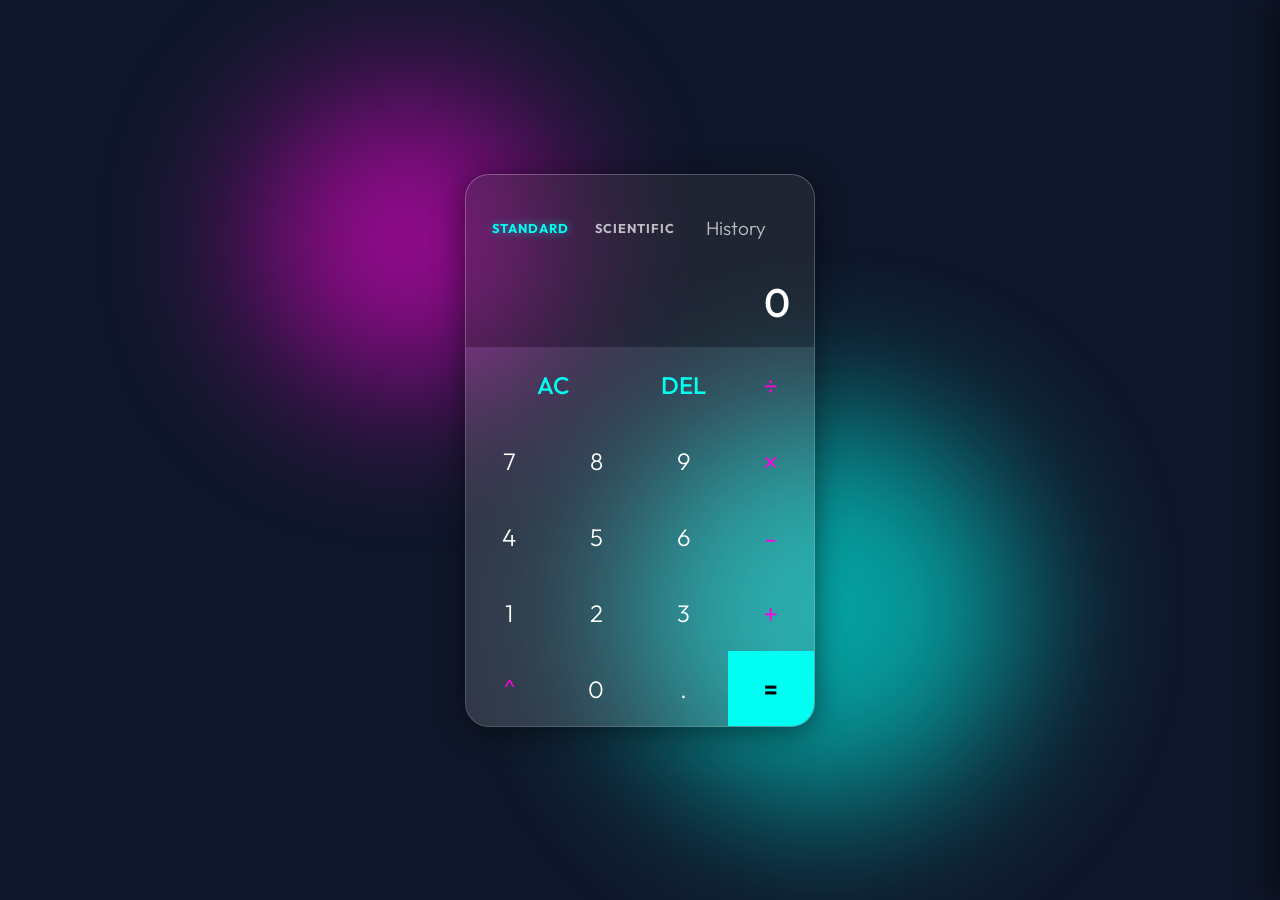
==== index.html @ 2b12f3d2 "Add files via upload" ====
<!DOCTYPE html>
<html lang="en">

<head>
    <meta charset="UTF-8">
    <meta name="viewport" content="width=device-width, initial-scale=1.0">
    <title>Premium Calculator</title>
    <link rel="preconnect" href="https://fonts.googleapis.com">
    <link rel="preconnect" href="https://fonts.gstatic.com" crossorigin>
    <link href="https://fonts.googleapis.com/css2?family=Outfit:wght@300;500;700&display=swap" rel="stylesheet">
    <link rel="stylesheet" href="styles.css">
</head>

<body>
    <div class="background-elements">
        <div class="orb orb-1"></div>
        <div class="orb orb-2"></div>
    </div>

    <div class="calculator-container">
        <div class="calculator" id="calculator">
            <!-- Header (Nav + History) -->
            <div class="calculator-header">
                <div class="nav-links">
                    <button class="nav-btn active" data-mode="standard">Standard</button>
                    <button class="nav-btn" data-mode="scientific">Scientific</button>
                </div>
                <button class="history-toggle" title="Show History">History</button>
            </div>

            <!-- Display -->
            <div class="display">
                <div class="previous-operand" data-previous-operand></div>
                <div class="current-operand" data-current-operand>0</div>
            </div>

            <!-- Keypad -->
            <div class="keypad" id="keypad">
                <!-- ROW 1 -->
                <button class="sci-btn" data-scientific>sin</button>
                <button class="sci-btn" data-scientific>cos</button>
                <button class="sci-btn" data-scientific>tan</button>
                <button class="span-2 function-btn standard-key" data-all-clear>AC</button>
                <button class="function-btn standard-key" data-delete>DEL</button>
                <button class="operator-btn standard-key" data-operation>÷</button>

                <!-- ROW 2 -->
                <button class="sci-btn" data-scientific>log</button>
                <button class="sci-btn" data-scientific>ln</button>
                <button class="sci-btn" data-scientific>asin</button>
                <button class="standard-key" data-number>7</button>
                <button class="standard-key" data-number>8</button>
                <button class="standard-key" data-number>9</button>
                <button class="operator-btn standard-key" data-operation>×</button>

                <!-- ROW 3 -->
                <button class="sci-btn" data-scientific>x²</button>
                <button class="sci-btn" data-scientific>e</button>
                <button class="sci-btn" data-scientific>abs</button>
                <button class="standard-key" data-number>4</button>
                <button class="standard-key" data-number>5</button>
                <button class="standard-key" data-number>6</button>
                <button class="operator-btn standard-key" data-operation>-</button>

                <!-- ROW 4 -->
                <button class="sci-btn" data-scientific>√</button>
                <button class="sci-btn" data-scientific>π</button>
                <button class="sci-btn" data-scientific>exp</button>
                <button class="standard-key" data-number>1</button>
                <button class="standard-key" data-number>2</button>
                <button class="standard-key" data-number>3</button>
                <button class="operator-btn standard-key" data-operation>+</button>

                <!-- ROW 5 -->
                <button class="sci-btn" data-scientific>(</button>
                <button class="sci-btn" data-scientific>)</button>
                <button class="sci-btn" data-scientific>%</button>
                <button class="operator-btn standard-key" data-operation>^</button>
                <button class="standard-key" data-number>0</button>
                <button class="standard-key" data-number>.</button>
                <button class="equals-btn standard-key" data-equals>=</button>
            </div>
        </div>
    </div>

    <!-- History Sidebar -->
    <div class="history-panel">
        <div class="history-header">
            <span class="history-title">History</span>
            <button class="close-history">&times;</button>
        </div>
        <div class="history-list">
            <!-- History items injected here -->
        </div>
        <button class="clear-history-btn">Clear History</button>
    </div>

    <script src="script.js"></script>
</body>

</html>
---- styles.css ----
:root {
    --bg-color: #0f172a;
    --glass-bg: rgba(255, 255, 255, 0.1);
    --glass-border: rgba(255, 255, 255, 0.2);
    --text-primary: #ffffff;
    --text-secondary: rgba(255, 255, 255, 0.7);
    --accent-color: #00fff2;
    --accent-glow: rgba(0, 255, 242, 0.5);
    --operator-color: #ff00de;
    --operator-glow: rgba(255, 0, 222, 0.5);
    --sci-color: #bbff00;
    --btn-hover: rgba(255, 255, 255, 0.15);
    --btn-active: rgba(255, 255, 255, 0.25);
    --history-bg: rgba(15, 23, 42, 0.95);

    --calc-width-std: 350px;
    --calc-width-sci: 700px;
    /* Wider for full scientific layout */
}

* {
    box-sizing: border-box;
    margin: 0;
    padding: 0;
    font-family: 'Outfit', sans-serif;
}

body {
    background-color: var(--bg-color);
    min-height: 100vh;
    display: flex;
    justify-content: center;
    align-items: center;
    overflow: hidden;
    color: var(--text-primary);
}

/* Background Animations */
.background-elements {
    position: absolute;
    top: 0;
    left: 0;
    width: 100%;
    height: 100%;
    z-index: -1;
    overflow: hidden;
}

.orb {
    position: absolute;
    border-radius: 50%;
    filter: blur(80px);
    opacity: 0.6;
    animation: float 10s infinite cubic-bezier(0.4, 0, 0.2, 1) alternate;
    will-change: transform;
}

.orb-1 {
    width: 300px;
    height: 300px;
    background: var(--operator-color);
    top: 10%;
    left: 20%;
    animation-delay: 0s;
}

.orb-2 {
    width: 400px;
    height: 400px;
    background: var(--accent-color);
    bottom: 10%;
    right: 20%;
    animation-delay: -5s;
}

@keyframes float {
    0% {
        transform: translate(0, 0);
    }

    100% {
        transform: translate(30px, 50px);
    }
}

/* Calculator Container */
.calculator {
    background: var(--glass-bg);
    backdrop-filter: blur(16px);
    -webkit-backdrop-filter: blur(16px);
    border: 1px solid var(--glass-border);
    border-radius: 24px;
    box-shadow: 0 4px 30px rgba(0, 0, 0, 0.5);
    width: var(--calc-width-std);
    overflow: hidden;
    animation: fadeIn 0.8s cubic-bezier(0.22, 1, 0.36, 1) forwards;
    will-change: transform, opacity, width;
    position: relative;
    z-index: 10;
    transition: width 0.5s cubic-bezier(0.4, 0, 0.2, 1);
}

.calculator.scientific {
    width: var(--calc-width-sci);
}

@keyframes fadeIn {
    from {
        opacity: 0;
        transform: translateY(40px) scale(0.95);
    }

    to {
        opacity: 1;
        transform: translateY(0) scale(1);
    }
}

/* Header Actions Container */
.calculator-header {
    width: 100%;
    display: flex;
    justify-content: space-between;
    align-items: center;
    padding: 15px 20px;
    z-index: 20;
    position: absolute;
    /* Keep absolute to overlap background but stay structured? No, let's make it relative part of flow? */
    /* If we make it part of flow, it pushes display down. But display has min-height. */
    /* Let's keep it absolute relative to calculator container but use flex for its internal layout. */
    top: 0;
    left: 0;
}

/* Navigation Links */
.nav-links {
    display: flex;
    gap: 15px;
}

.nav-btn {
    background: none;
    border: none;
    color: var(--text-secondary);
    font-size: 0.8rem;
    text-transform: uppercase;
    letter-spacing: 1px;
    cursor: pointer;
    transition: color 0.2s;
    font-weight: 700;
    padding: 5px;
}

.nav-btn:hover,
.nav-btn.active {
    color: var(--accent-color);
    text-shadow: 0 0 10px var(--accent-glow);
}

.history-toggle {
    background: transparent;
    border: none;
    color: var(--text-secondary);
    cursor: pointer;
    font-size: 1.2rem;
    padding: 5px;
    transition: color 0.2s;
}

.history-toggle:hover {
    color: var(--accent-color);
}

/* Display Section */
.display {
    padding: 70px 24px 20px 24px;
    /* Ensure enough space for header */
    text-align: right;
    display: flex;
    flex-direction: column;
    justify-content: flex-end;
    align-items: flex-end;
    background: rgba(0, 0, 0, 0.2);
    min-height: 140px;
    word-break: break-all;
    word-wrap: break-word;
}

.previous-operand {
    color: var(--text-secondary);
    font-size: 1.2rem;
    min-height: 1.5rem;
    margin-bottom: 8px;
    transition: all 0.3s cubic-bezier(0.4, 0, 0.2, 1);
}

.current-operand {
    color: var(--text-primary);
    font-size: 2.5rem;
    font-weight: 500;
    transition: all 0.2s ease;
}

/* Keypad Grid & Transitions */
.keypad {
    display: grid;
    /* Standard: 4 columns */
    grid-template-columns: repeat(4, 1fr);
    grid-template-rows: repeat(5, 75px);
    gap: 1px;
    background: rgba(255, 255, 255, 0.05);
    transition: all 0.5s cubic-bezier(0.4, 0, 0.2, 1);
}

.calculator.scientific .keypad {
    /* Scientific: 8 columns (4 sci + 4 std) or similar layout? 
       Let's try 7 columns: 3 Sci + 4 Std */
    grid-template-columns: repeat(7, 1fr);
}

button {
    height: 75px;
    border: none;
    background: transparent;
    color: var(--text-primary);
    font-size: 1.5rem;
    font-weight: 300;
    cursor: pointer;
    transition: background 0.2s ease, color 0.2s ease, transform 0.1s;
    outline: none;
    position: relative;
    overflow: hidden;
    width: 100%;
}

/* Standard keys placement */
.standard-key {
    display: block;
}

/* Scientific keys - hidden in standard mode */
.sci-btn {
    display: none;
    /* Hidden by default */
    background: rgba(0, 0, 0, 0.1);
    color: var(--sci-color);
    font-size: 1.1rem;
}

.calculator.scientific .sci-btn {
    display: block;
    /* Shown in scientific mode */
    animation: fadeInBtn 0.5s ease backwards;
}

@keyframes fadeInBtn {
    from {
        opacity: 0;
        transform: scale(0.8);
    }

    to {
        opacity: 1;
        transform: scale(1);
    }
}

button::after {
    content: '';
    position: absolute;
    top: 50%;
    left: 50%;
    width: 0;
    height: 0;
    background: rgba(255, 255, 255, 0.1);
    border-radius: 50%;
    transform: translate(-50%, -50%);
    transition: width 0.3s ease-out, height 0.3s ease-out;
}

button:active::after {
    width: 200px;
    height: 200px;
    transition: 0s;
}

button:hover {
    background: var(--btn-hover);
}

button:active {
    background: var(--btn-active);
}

/* Spanning */
.span-2 {
    grid-column: span 2;
}

/* Colors */
.function-btn {
    color: var(--accent-color);
    font-weight: 500;
}

.operator-btn {
    color: var(--operator-color);
    font-size: 1.8rem;
}

.equals-btn {
    background: var(--accent-color);
    color: #000;
    font-weight: 700;
    transition: background 0.3s ease, box-shadow 0.3s ease;
}

.equals-btn:hover {
    background: #00e6da;
    box-shadow: 0 0 20px var(--accent-glow);
}

.pressed {
    animation: clickEffect 0.3s cubic-bezier(0.175, 0.885, 0.32, 1.275);
}

@keyframes clickEffect {
    0% {
        transform: scale(1);
    }

    40% {
        transform: scale(0.9);
    }

    100% {
        transform: scale(1);
    }
}

/* History Panel */
.history-panel {
    position: fixed;
    top: 0;
    right: 0;
    width: 300px;
    height: 100%;
    background: var(--history-bg);
    border-left: 1px solid var(--glass-border);
    backdrop-filter: blur(20px);
    z-index: 100;
    transform: translateX(100%);
    transition: transform 0.4s cubic-bezier(0.4, 0, 0.2, 1);
    display: flex;
    flex-direction: column;
    padding: 20px;
    box-shadow: -10px 0 30px rgba(0, 0, 0, 0.5);
}

/* 404 Page Styles */
.error-container {
    background: var(--glass-bg);
    backdrop-filter: blur(16px);
    -webkit-backdrop-filter: blur(16px);
    border: 1px solid var(--glass-border);
    border-radius: 24px;
    box-shadow: 0 4px 30px rgba(0, 0, 0, 0.5);
    padding: 60px 40px;
    text-align: center;
    animation: fadeIn 0.8s cubic-bezier(0.22, 1, 0.36, 1) forwards;
    will-change: transform, opacity;
    display: flex;
    flex-direction: column;
    align-items: center;
    gap: 20px;
}

.error-code {
    font-size: 8rem;
    font-weight: 700;
    color: var(--accent-color);
    text-shadow: 0 0 30px var(--accent-glow);
    margin: 0;
    line-height: 1;
}

.error-message {
    font-size: 1.5rem;
    color: var(--text-secondary);
    margin-bottom: 20px;
}

.home-btn {
    display: inline-block;
    padding: 15px 30px;
    background: var(--accent-color);
    color: #0f172a;
    text-decoration: none;
    font-weight: 700;
    border-radius: 12px;
    font-size: 1.1rem;
    transition: all 0.3s ease;
    box-shadow: 0 0 15px var(--accent-glow);
}

.home-btn:hover {
    background: #00e6da;
    transform: translateY(-2px);
    box-shadow: 0 0 25px var(--accent-glow);
}

.home-btn:active {
    transform: translateY(0);
}

.history-panel.open {
    transform: translateX(0);
}

.history-header {
    display: flex;
    justify-content: space-between;
    align-items: center;
    margin-bottom: 20px;
    border-bottom: 1px solid var(--glass-border);
    padding-bottom: 10px;
}

.history-title {
    font-size: 1.5rem;
    color: var(--accent-color);
}

.close-history {
    background: none;
    border: none;
    color: var(--text-secondary);
    font-size: 2rem;
    cursor: pointer;
}

.history-list {
    flex: 1;
    overflow-y: auto;
    display: flex;
    flex-direction: column;
    gap: 15px;
}

.history-item {
    background: rgba(255, 255, 255, 0.05);
    padding: 15px;
    border-radius: 10px;
    cursor: pointer;
    transition: background 0.2s;
}

.history-item:hover {
    background: rgba(255, 255, 255, 0.1);
}

.history-expression {
    color: var(--text-secondary);
    font-size: 0.9rem;
    margin-bottom: 5px;
}

.history-result {
    color: var(--text-primary);
    font-size: 1.2rem;
    font-weight: 500;
    text-align: right;
}

.clear-history-btn {
    margin-top: 20px;
    background: rgba(255, 0, 0, 0.2);
    color: #ffaaaa;
    font-size: 1rem;
    border-radius: 8px;
    height: 50px;
    border: none;
    cursor: pointer;
}

.clear-history-btn:hover {
    background: rgba(255, 0, 0, 0.4);
}
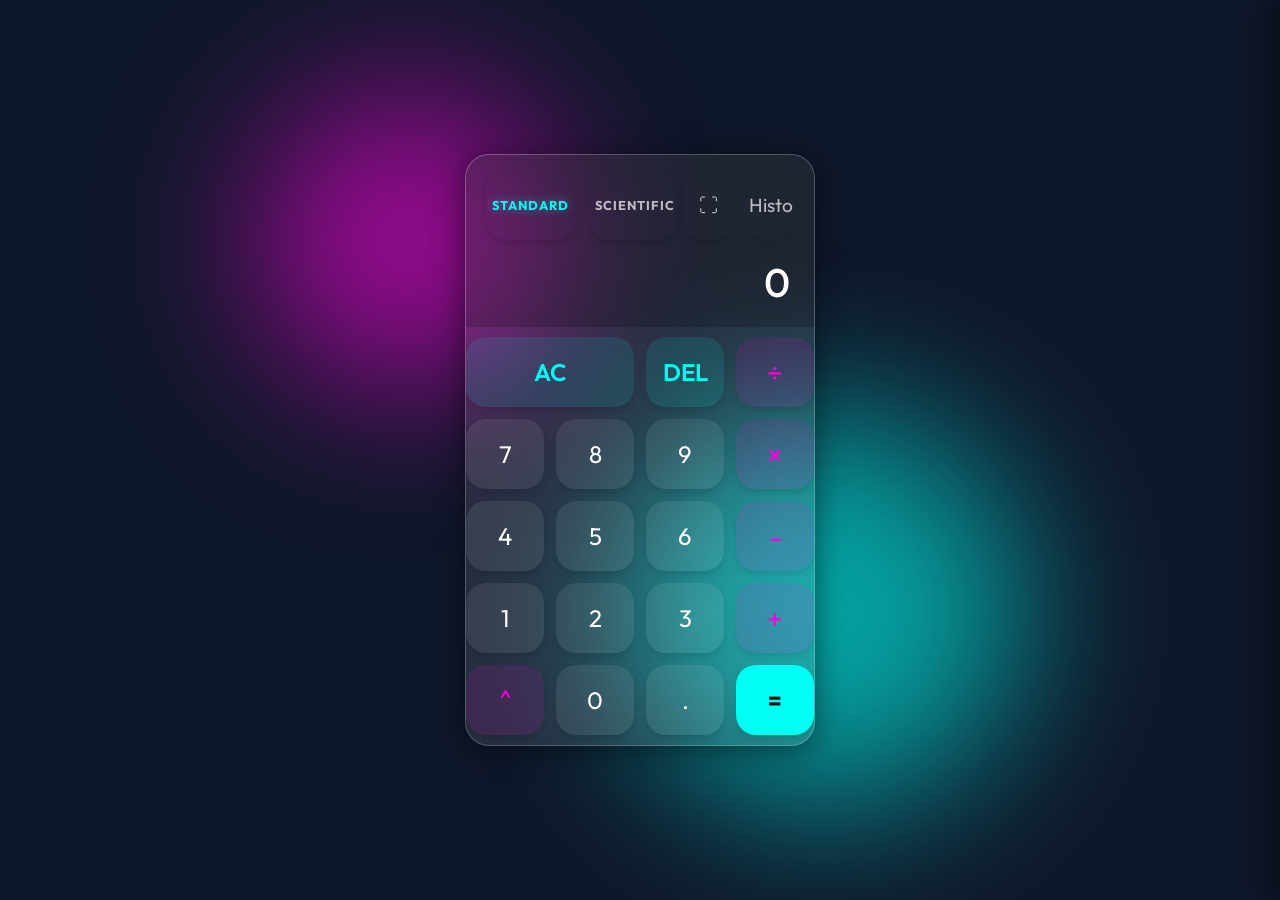
==== commit 87df3e9d: "Add files via upload" ====
--- a/index.html
+++ b/index.html
@@ -25,7 +25,10 @@
                     <button class="nav-btn active" data-mode="standard">Standard</button>
                     <button class="nav-btn" data-mode="scientific">Scientific</button>
                 </div>
-                <button class="history-toggle" title="Show History">History</button>
+                <div class="header-actions">
+                    <button class="fullscreen-toggle" title="Toggle Fullscreen">⛶</button>
+                    <button class="history-toggle" title="Show History">History</button>
+                </div>
             </div>
 
             <!-- Display -->
--- a/styles.css
+++ b/styles.css
@@ -157,7 +157,15 @@
     text-shadow: 0 0 10px var(--accent-glow);
 }
 
-.history-toggle {
+
+.header-actions {
+    display: flex;
+    gap: 10px;
+    align-items: center;
+}
+
+.history-toggle,
+.fullscreen-toggle {
     background: transparent;
     border: none;
     color: var(--text-secondary);
@@ -167,7 +175,8 @@
     transition: color 0.2s;
 }
 
-.history-toggle:hover {
+.history-toggle:hover,
+.fullscreen-toggle:hover {
     color: var(--accent-color);
 }
 
@@ -206,31 +215,46 @@
     display: grid;
     /* Standard: 4 columns */
     grid-template-columns: repeat(4, 1fr);
-    grid-template-rows: repeat(5, 75px);
-    gap: 1px;
-    background: rgba(255, 255, 255, 0.05);
+    grid-auto-rows: minmax(70px, 1fr);
+    /* Auto rows for better fit */
+    gap: 12px;
+    /* Distinct gap for tiles */
+    background: transparent;
+    /* Remove grid line background */
     transition: all 0.5s cubic-bezier(0.4, 0, 0.2, 1);
+    padding: 10px 0;
+    /* Add visual spacing */
 }
 
 .calculator.scientific .keypad {
-    /* Scientific: 8 columns (4 sci + 4 std) or similar layout? 
-       Let's try 7 columns: 3 Sci + 4 Std */
     grid-template-columns: repeat(7, 1fr);
 }
 
 button {
-    height: 75px;
+    height: 70px;
+    /* Aligned with width roughly */
     border: none;
-    background: transparent;
+    background: rgba(255, 255, 255, 0.08);
+    /* Visible tile background */
     color: var(--text-primary);
     font-size: 1.5rem;
-    font-weight: 300;
+    font-weight: 400;
     cursor: pointer;
     transition: background 0.2s ease, color 0.2s ease, transform 0.1s;
     outline: none;
     position: relative;
     overflow: hidden;
     width: 100%;
+    border-radius: 50%;
+    /* Make them round circles as requested "round tiles" implies tiles that are round? or tiles with round corners? 
+                           Let's go with 24px for "Rounded Tiles" to be safe between Square and Circle. 
+                           User said "Round tiles". If I make them 50%, the scientific ones (oblong) might look weird if not handled. 
+                           Let's use 50% for standard numbers and pill shape for text? 
+                           Actually, iOS calc uses circles. Let's try 50px border radius (Circle). */
+    border-radius: 20px;
+    /* High rounding for "Round Tile" look but safe for rectangles */
+    box-shadow: 0 4px 6px rgba(0, 0, 0, 0.1);
+    /* Subtle depth */
 }
 
 /* Standard keys placement */
@@ -295,13 +319,36 @@
 /* Spanning */
 .span-2 {
     grid-column: span 2;
-}
-
-/* Colors */
+    border-radius: 20px;
+    /* Enhance alignment */
+    /* aspect-ratio won't work perfectly for span-2, but height is fixed so it's fine */
+}
+
+/* Colors and Hover */
+button:hover {
+    background: rgba(255, 255, 255, 0.15);
+    /* Slightly brighter */
+    transform: translateY(-2px);
+}
+
+button:active {
+    background: rgba(255, 255, 255, 0.25);
+    transform: translateY(0);
+}
+
 .function-btn {
     color: var(--accent-color);
-    font-weight: 500;
-}
+    font-weight: 600;
+    background: rgba(0, 255, 242, 0.1);
+    /* Tinted background */
+}
+
+.operator-btn {
+    color: var(--operator-color);
+    font-size: 1.8rem;
+    background: rgba(255, 0, 222, 0.1);
+}
+
 
 .operator-btn {
     color: var(--operator-color);
@@ -485,4 +532,63 @@
 
 .clear-history-btn:hover {
     background: rgba(255, 0, 0, 0.4);
+}
+
+/* Mobile Responsiveness */
+@media screen and (max-width: 768px) {
+    :root {
+        --calc-width-std: 95vw;
+        --calc-width-sci: 95vw;
+    }
+
+    .calculator {
+        border-radius: 12px;
+    }
+
+    .calculator-header {
+        position: relative;
+        padding: 10px;
+        justify-content: space-between;
+        /* Ensure spreading */
+    }
+
+    .display {
+        padding-top: 20px;
+        min-height: 100px;
+    }
+
+    .current-operand {
+        font-size: 2rem;
+        word-break: break-all;
+    }
+
+    .previous-operand {
+        font-size: 1rem;
+    }
+
+    .keypad {
+        grid-template-rows: repeat(5, 60px);
+    }
+
+    button {
+        height: 60px;
+        font-size: 1.2rem;
+    }
+
+    .calculator.scientific .keypad {
+        grid-template-columns: repeat(7, 1fr);
+    }
+
+    .calculator.scientific button {
+        font-size: 0.9rem;
+        padding: 0;
+    }
+
+    .sci-btn {
+        font-size: 0.8rem;
+    }
+
+    .error-code {
+        font-size: 5rem;
+    }
 }
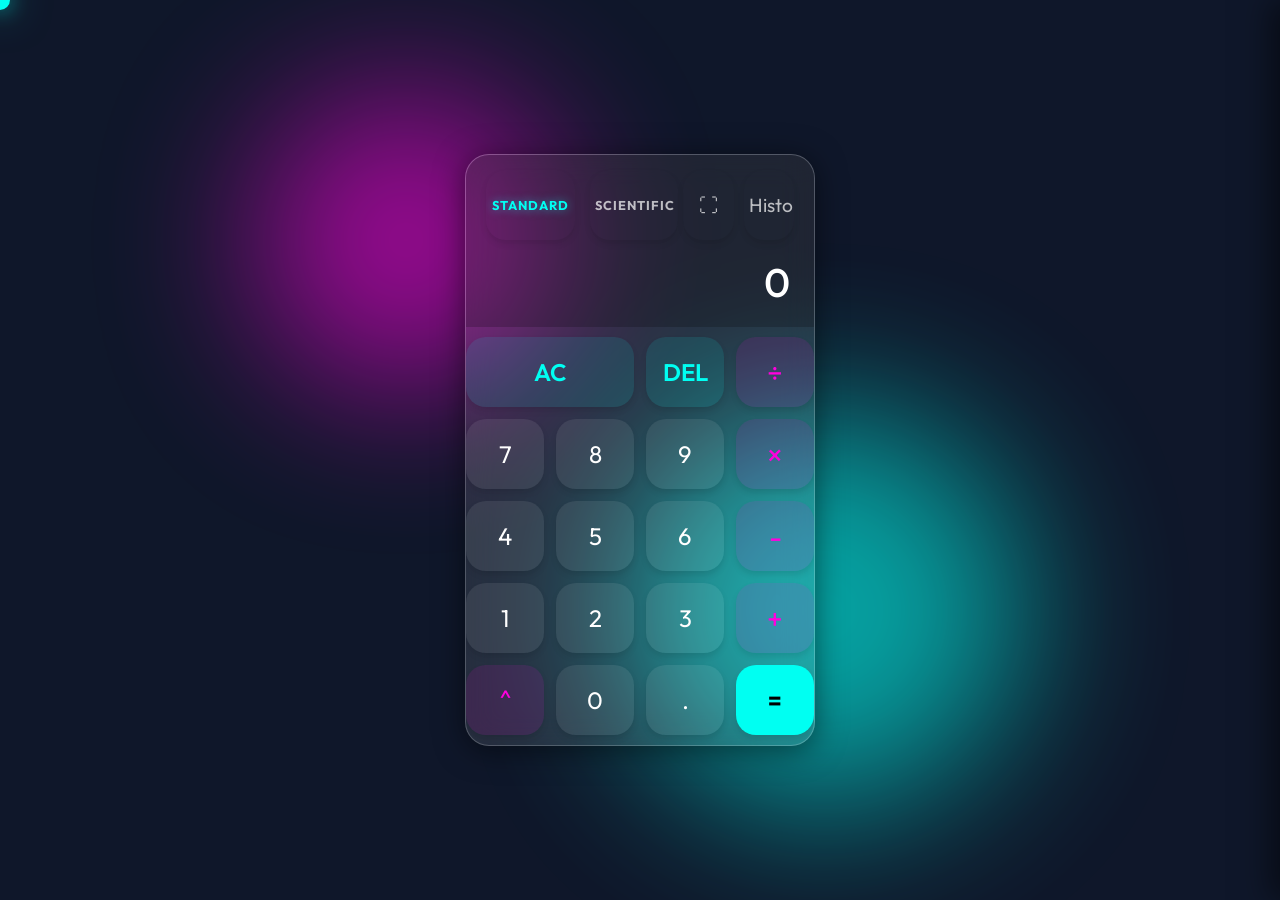
==== commit 3a3ef8ee: "Add files via upload" ====
--- a/index.html
+++ b/index.html
@@ -15,6 +15,7 @@
     <div class="background-elements">
         <div class="orb orb-1"></div>
         <div class="orb orb-2"></div>
+        <div class="cursor" id="cursor"></div>
     </div>
 
     <div class="calculator-container">
--- a/styles.css
+++ b/styles.css
@@ -33,6 +33,44 @@
     align-items: center;
     overflow: hidden;
     color: var(--text-primary);
+}
+
+/* Custom Cursor Styles */
+.cursor {
+    position: fixed;
+    width: 20px;
+    height: 20px;
+    border-radius: 50%;
+    background: var(--accent-color);
+    box-shadow: 0 0 20px var(--accent-glow), 0 0 40px var(--accent-glow);
+    pointer-events: none;
+    z-index: 9999;
+    transform: translate(-50%, -50%);
+    opacity: 0;
+    /* Hidden by default until moved */
+    transition: opacity 0.3s ease, transform 0.1s ease-out;
+    mix-blend-mode: screen;
+}
+
+/* Desktop Only: Hide native cursor and show custom */
+@media (pointer: fine) {
+    body {
+        cursor: none;
+    }
+
+    .cursor {
+        opacity: 1;
+    }
+
+    /* Ensure interactive elements show pointer or keep custom cursor? 
+       Usually 'cursor: none' hides it everywhere. 
+       If we want to show a different state on hover, we can add a class to cursor.
+    */
+    a,
+    button {
+        cursor: none;
+        /* Force hide everywhere */
+    }
 }
 
 /* Background Animations */
